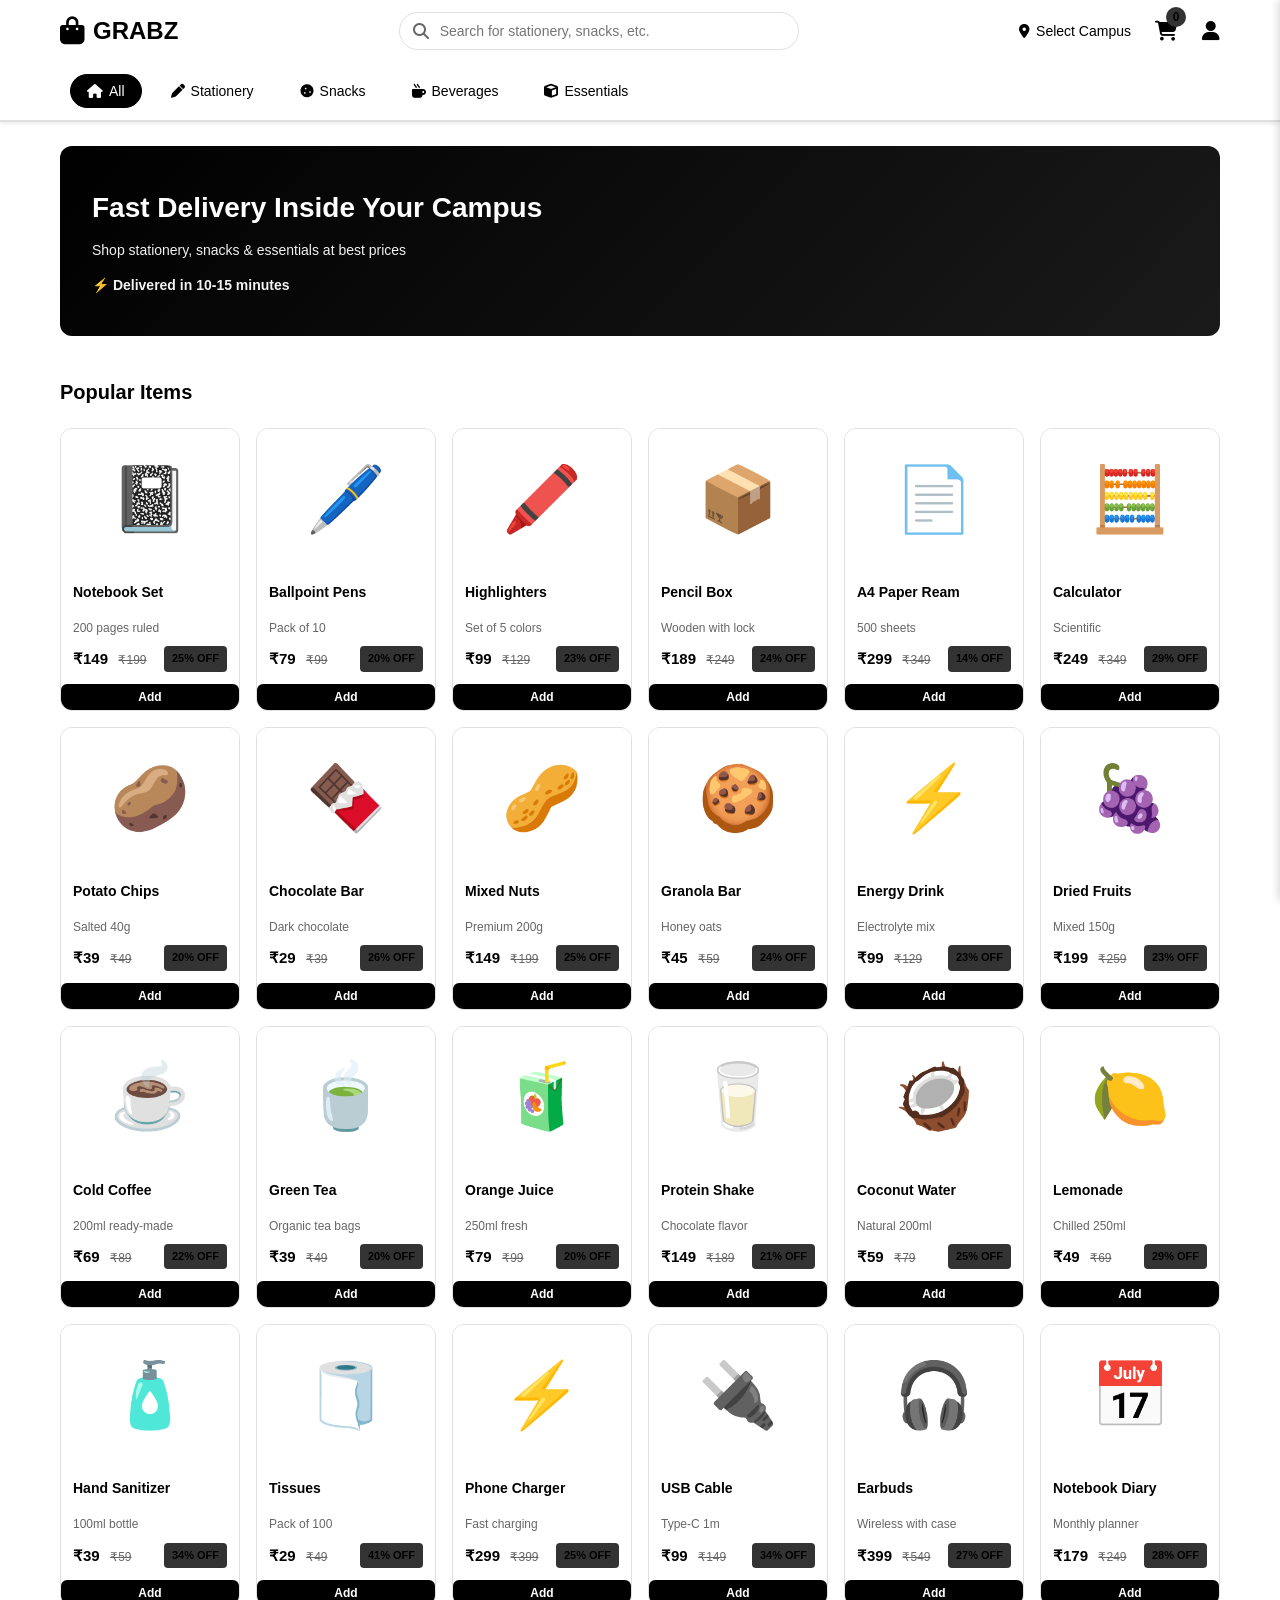
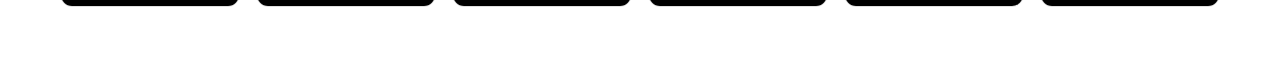
==== index.html @ 6dca1f53 "beta 1.0v" ====
<!DOCTYPE html>
<html lang="en">
<head>
    <meta charset="UTF-8">
    <meta name="viewport" content="width=device-width, initial-scale=1.0">
    <title>GRABZ - Campus Quick Store</title>
    <link rel="stylesheet" href="assets/css/styles.css">
    <link rel="stylesheet" href="https://cdnjs.cloudflare.com/ajax/libs/font-awesome/6.4.0/css/all.min.css">
</head>
<body>
    <!-- Header -->
    <header class="header">
        <div class="header-top">
            <div class="container">
                <div class="header-content">
                    <div class="logo">
                        <i class="fas fa-shopping-bag"></i>
                        <span>GRABZ</span>
                    </div>
                    
                    <div class="search-container">
                        <input type="text" placeholder="Search for stationery, snacks, etc." class="search-input">
                        <i class="fas fa-search"></i>
                    </div>
                    
                    <div class="header-actions">
                        <div class="location">
                            <i class="fas fa-map-marker-alt"></i>
                            <span>Select Campus</span>
                        </div>
                        <div class="cart-icon">
                            <i class="fas fa-shopping-cart"></i>
                            <span class="cart-count">0</span>
                        </div>
                        <div class="account-icon">
                            <i class="fas fa-user"></i>
                        </div>
                    </div>
                </div>
            </div>
        </div>
        
        <!-- Categories Nav -->
        <div class="categories-nav">
            <div class="container">
                <div class="categories-scroll">
                    <button class="category-btn active" onclick="filterProducts('all')">
                        <i class="fas fa-home"></i> All
                    </button>
                    <button class="category-btn" onclick="filterProducts('stationery')">
                        <i class="fas fa-pen"></i> Stationery
                    </button>
                    <button class="category-btn" onclick="filterProducts('snacks')">
                        <i class="fas fa-cookie"></i> Snacks
                    </button>
                    <button class="category-btn" onclick="filterProducts('beverages')">
                        <i class="fas fa-mug-hot"></i> Beverages
                    </button>
                    <button class="category-btn" onclick="filterProducts('essentials')">
                        <i class="fas fa-cube"></i> Essentials
                    </button>
                </div>
            </div>
        </div>
    </header>

    <!-- Main Content -->
    <main class="main-content">
        <div class="container">
            <!-- Promotional Banner -->
            <div class="promo-banner">
                <div class="banner-content">
                    <h2>Fast Delivery Inside Your Campus</h2>
                    <p>Shop stationery, snacks & essentials at best prices</p>
                    <p class="delivery-time">⚡ Delivered in 10-15 minutes</p>
                </div>
            </div>

            <!-- Products Section -->
            <section class="products-section">
                <h3 class="section-title">Popular Items</h3>
                <div class="products-grid" id="productsGrid">
                    <!-- Products will be loaded here by JavaScript -->
                </div>
            </section>
        </div>
    </main>

    <!-- Shopping Cart Sidebar -->
    <aside class="cart-sidebar" id="cartSidebar">
        <div class="cart-header">
            <h3>Your Cart</h3>
            <button class="close-cart" onclick="toggleCart()">
                <i class="fas fa-times"></i>
            </button>
        </div>
        <div class="cart-items" id="cartItems">
            <p class="empty-cart">Your cart is empty</p>
        </div>
        <div class="cart-footer">
            <div class="cart-total">
                <span>Total:</span>
                <span id="cartTotal">₹0</span>
            </div>
            <button class="checkout-btn">Checkout</button>
        </div>
    </aside>

    <!-- Cart Overlay -->
    <div class="cart-overlay" id="cartOverlay"></div>

    <script src="assets/js/products.js"></script>
    <script src="assets/js/cart.js"></script>
    <script src="assets/js/utils.js"></script>
    <script src="assets/js/home.js"></script>
</body>
</html>
---- assets/css/styles.css ----
/* ===== Master Stylesheet ===== */

/* Import all stylesheets */
@import url('./variables.css');
@import url('./base.css');
@import url('./header.css');
@import url('./products.css');
@import url('./cart.css');
@import url('./search.css');
@import url('./orders.css');
@import url('./account.css');
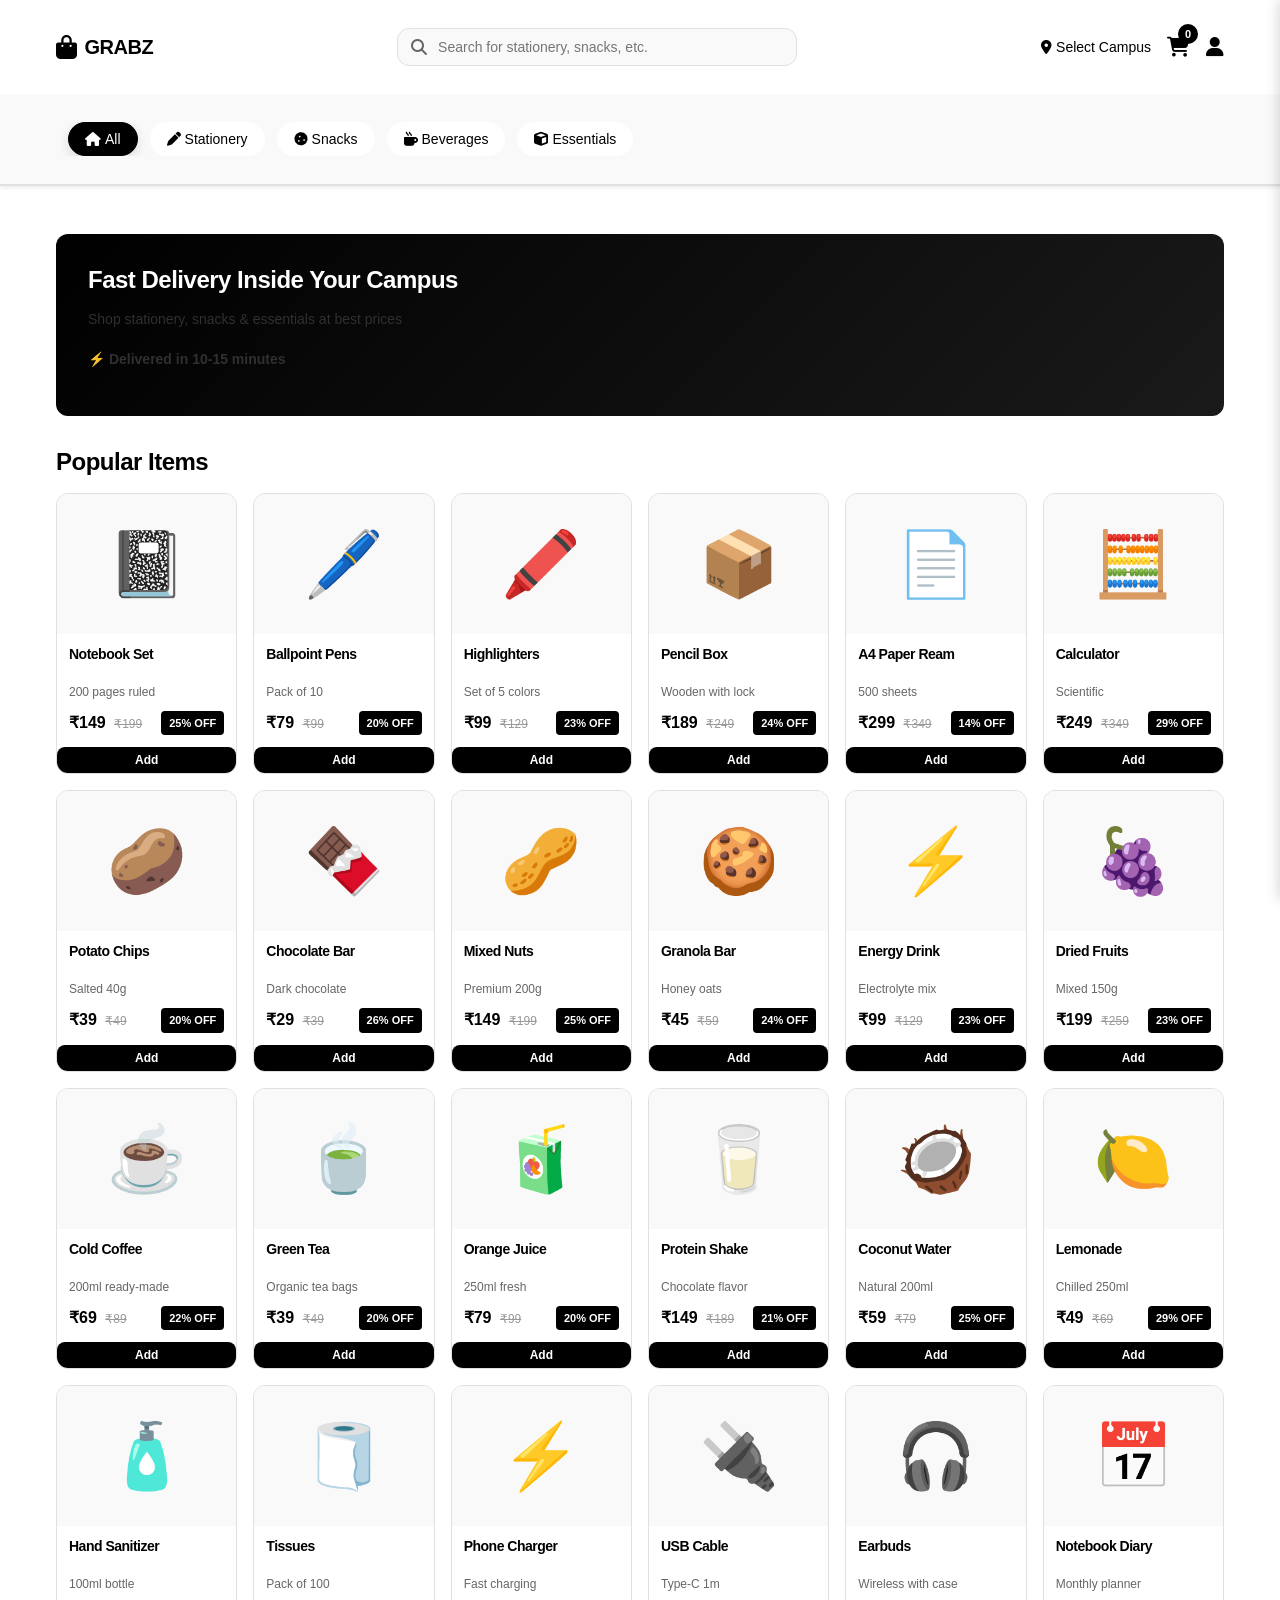
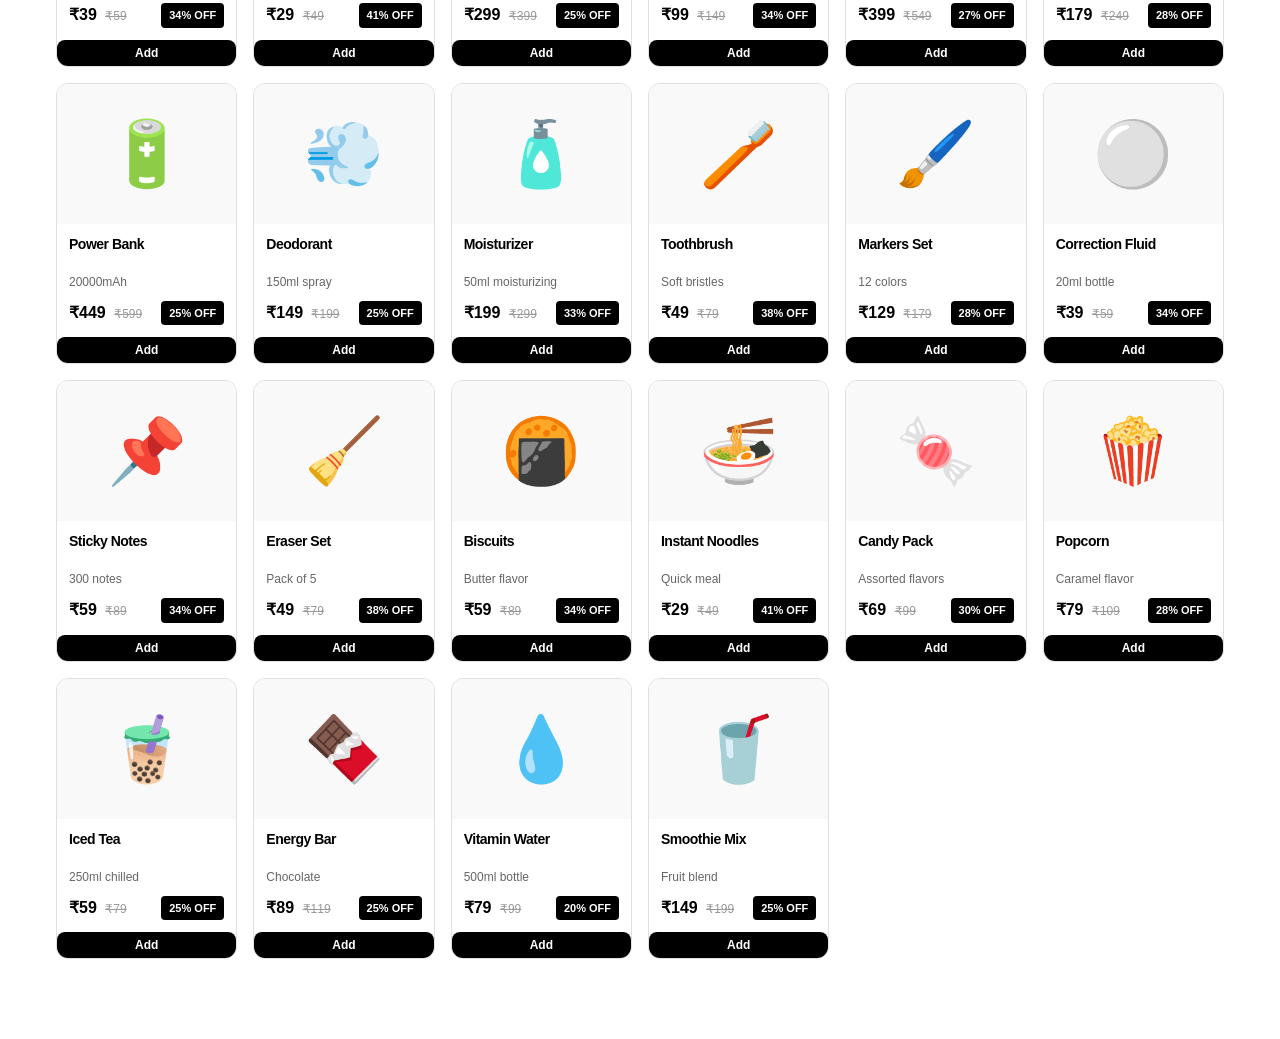
==== commit 041ad4c5: "beta 1.1v" ====
--- a/index.html
+++ b/index.html
@@ -24,7 +24,7 @@
                     </div>
                     
                     <div class="header-actions">
-                        <div class="location">
+                        <div class="location" onclick="openCampusModal()">
                             <i class="fas fa-map-marker-alt"></i>
                             <span>Select Campus</span>
                         </div>
@@ -109,6 +109,54 @@
     <!-- Cart Overlay -->
     <div class="cart-overlay" id="cartOverlay"></div>
 
+    <!-- Campus Selection Modal -->
+    <div id="campusModal" class="modal">
+        <div class="modal-content">
+            <div class="modal-header">
+                <h2>Select Your Campus</h2>
+                <button class="modal-close" onclick="closeCampusModal()">×</button>
+            </div>
+            <div id="campusOptions" class="campus-options">
+            </div>
+        </div>
+    </div>
+
+    <!-- Order Confirmation Modal -->
+    <div id="orderModal" class="modal">
+        <div class="modal-content">
+            <div class="modal-header">
+                <h2>Confirm Your Order</h2>
+                <button class="modal-close" onclick="closeOrderModal()">×</button>
+            </div>
+            <div class="order-summary">
+                <div class="order-summary-item">
+                    <span class="order-summary-label">Campus:</span>
+                    <span class="order-summary-value" id="modalCampus">Select Campus</span>
+                </div>
+                <div class="order-summary-item">
+                    <span class="order-summary-label">Items:</span>
+                    <span class="order-summary-value" id="modalItems">0</span>
+                </div>
+                <div class="order-summary-item">
+                    <span class="order-summary-label">Delivery Time:</span>
+                    <span class="order-summary-value" id="modalDeliveryTime">10:30 AM</span>
+                </div>
+                <div class="order-summary-total">
+                    <span class="order-summary-total-label">Total:</span>
+                    <span class="order-summary-total-value" id="modalOrderTotal">₹0</span>
+                </div>
+            </div>
+            <div class="modal-actions">
+                <button class="modal-btn modal-btn-confirm" onclick="confirmOrder()">Place Order</button>
+                <button class="modal-btn modal-btn-cancel" onclick="closeOrderModal()">Cancel</button>
+            </div>
+        </div>
+    </div>
+
+    <!-- Order Tracking -->
+    <div id="orderTracker" class="modal">
+    </div>
+
     <script src="assets/js/products.js"></script>
     <script src="assets/js/cart.js"></script>
     <script src="assets/js/utils.js"></script>
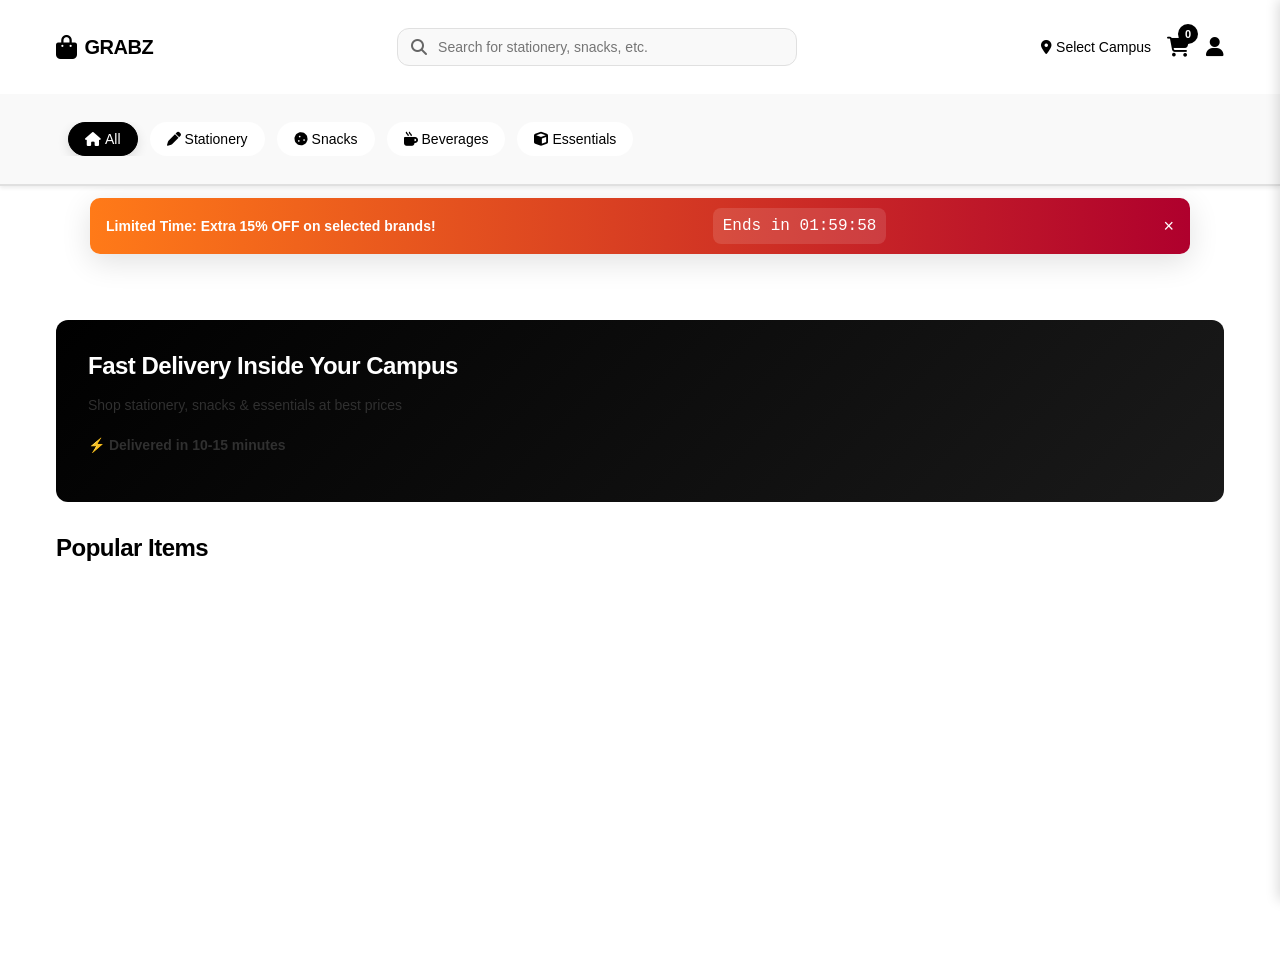
==== commit 4cd4ef2c: "UI polish: branded products, cheaper prices, limited-time banner, animations, and tweaks\n\nCo-autho" ====
--- a/index.html
+++ b/index.html
@@ -63,6 +63,14 @@
             </div>
         </div>
     </header>
+<div id="limitedOfferBanner" class="limited-offer" role="region" aria-label="Limited time offer">
+    <div class="limited-inner">
+        <div class="offer-text">Limited Time: Extra <strong>15% OFF</strong> on selected brands!</div>
+        <div class="countdown" id="limitedCountdown">Ends in --:--:--</div>
+        <button class="close-banner" id="closeLimitedBanner" aria-label="Close">×</button>
+    </div>
+</div>
+
 
     <!-- Main Content -->
     <main class="main-content">
--- a/assets/css/styles.css
+++ b/assets/css/styles.css
@@ -9,3 +9,4 @@
 @import url('./search.css');
 @import url('./orders.css');
 @import url('./account.css');
+@import url('./tweaks.css');
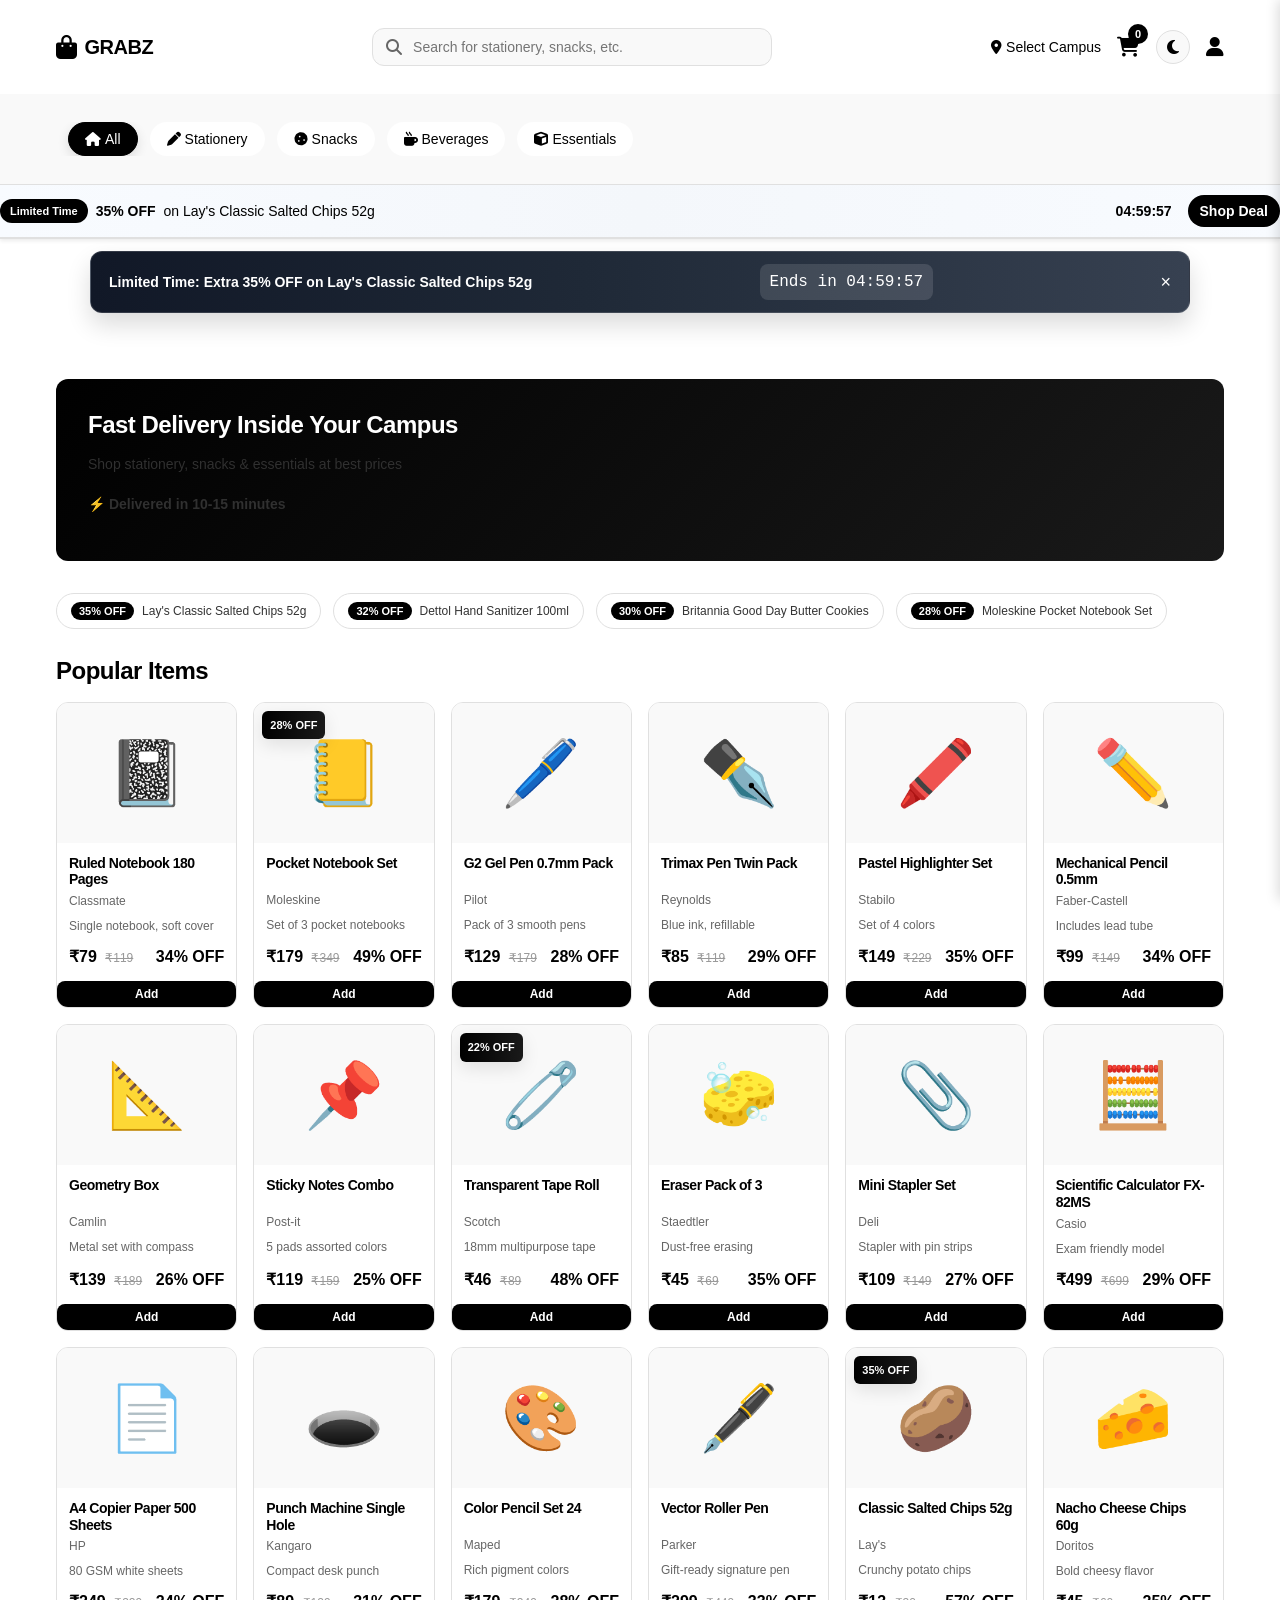
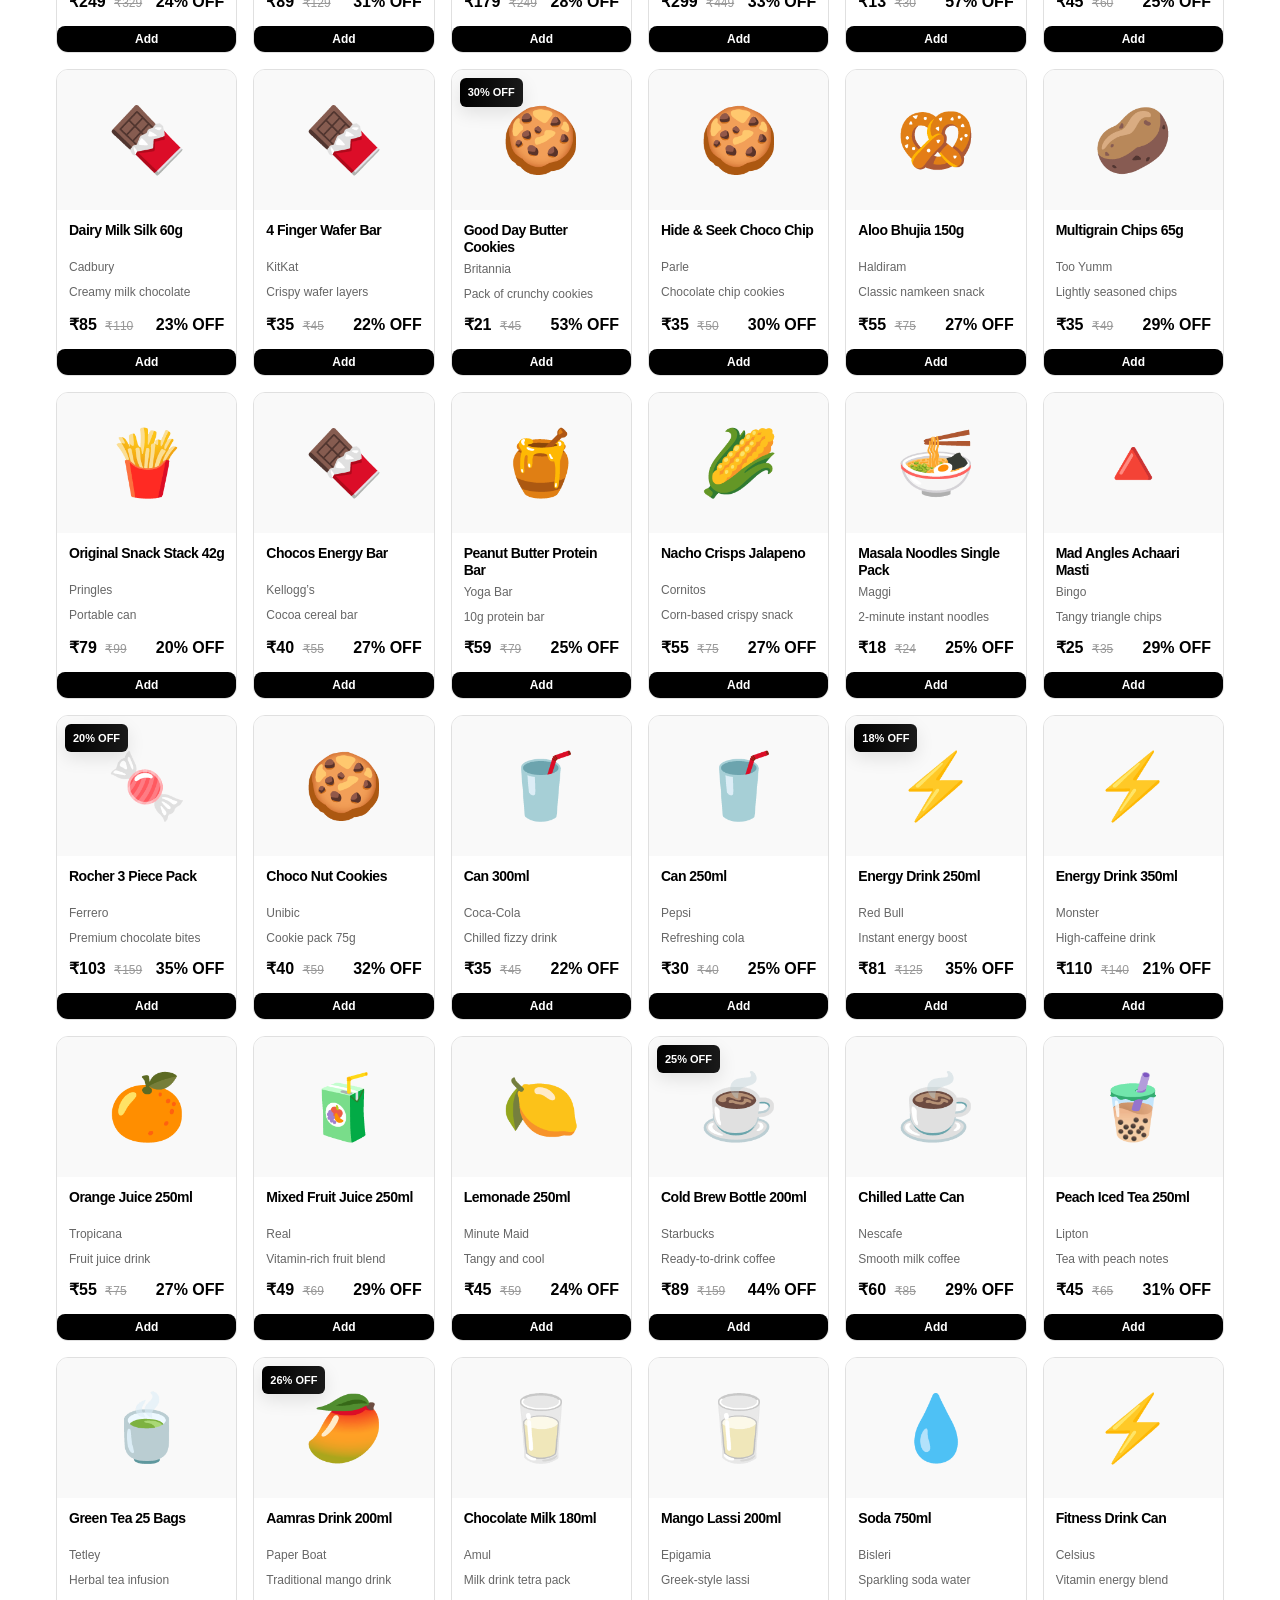
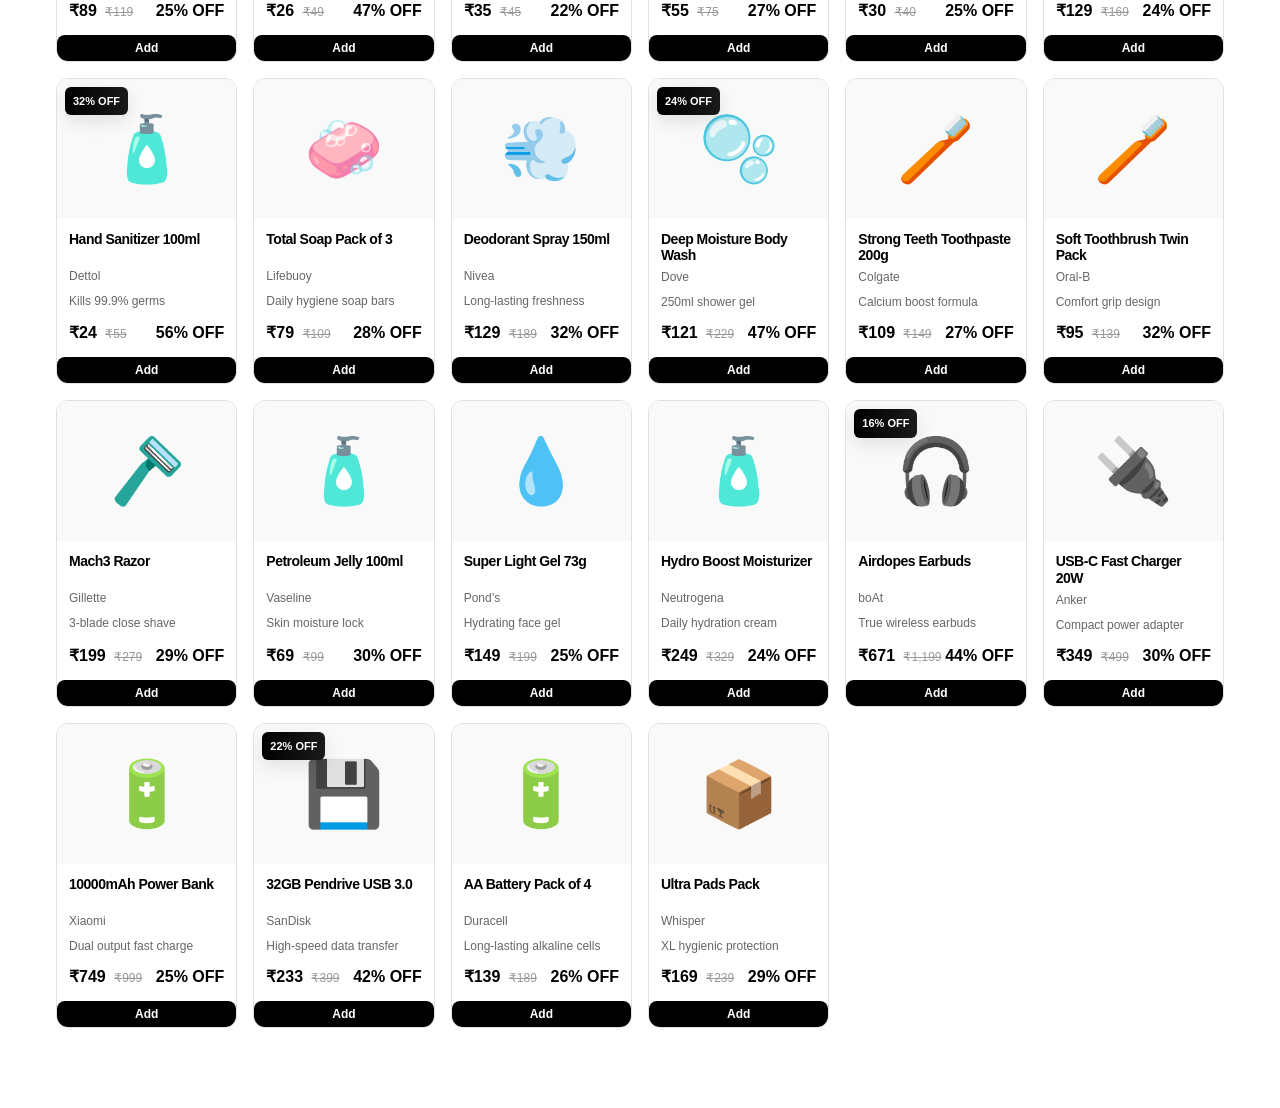
==== commit e5855d22: "beta 1.1v" ====
--- a/index.html
+++ b/index.html
@@ -44,24 +44,27 @@
         <div class="categories-nav">
             <div class="container">
                 <div class="categories-scroll">
-                    <button class="category-btn active" onclick="filterProducts('all')">
+                    <button class="category-btn active" onclick="filterProducts('all', this)">
                         <i class="fas fa-home"></i> All
                     </button>
-                    <button class="category-btn" onclick="filterProducts('stationery')">
+                    <button class="category-btn" onclick="filterProducts('stationery', this)">
                         <i class="fas fa-pen"></i> Stationery
                     </button>
-                    <button class="category-btn" onclick="filterProducts('snacks')">
+                    <button class="category-btn" onclick="filterProducts('snacks', this)">
                         <i class="fas fa-cookie"></i> Snacks
                     </button>
-                    <button class="category-btn" onclick="filterProducts('beverages')">
+                    <button class="category-btn" onclick="filterProducts('beverages', this)">
                         <i class="fas fa-mug-hot"></i> Beverages
                     </button>
-                    <button class="category-btn" onclick="filterProducts('essentials')">
+                    <button class="category-btn" onclick="filterProducts('essentials', this)">
                         <i class="fas fa-cube"></i> Essentials
                     </button>
                 </div>
             </div>
         </div>
+
+        <!-- Offers Banner -->
+        <div id="offersBanner" class="offers-banner" style="display:none;"></div>
     </header>
 <div id="limitedOfferBanner" class="limited-offer" role="region" aria-label="Limited time offer">
     <div class="limited-inner">
@@ -83,6 +86,7 @@
                     <p class="delivery-time">⚡ Delivered in 10-15 minutes</p>
                 </div>
             </div>
+            <div class="deals-rail" id="homeDealsRail"></div>
 
             <!-- Products Section -->
             <section class="products-section">
